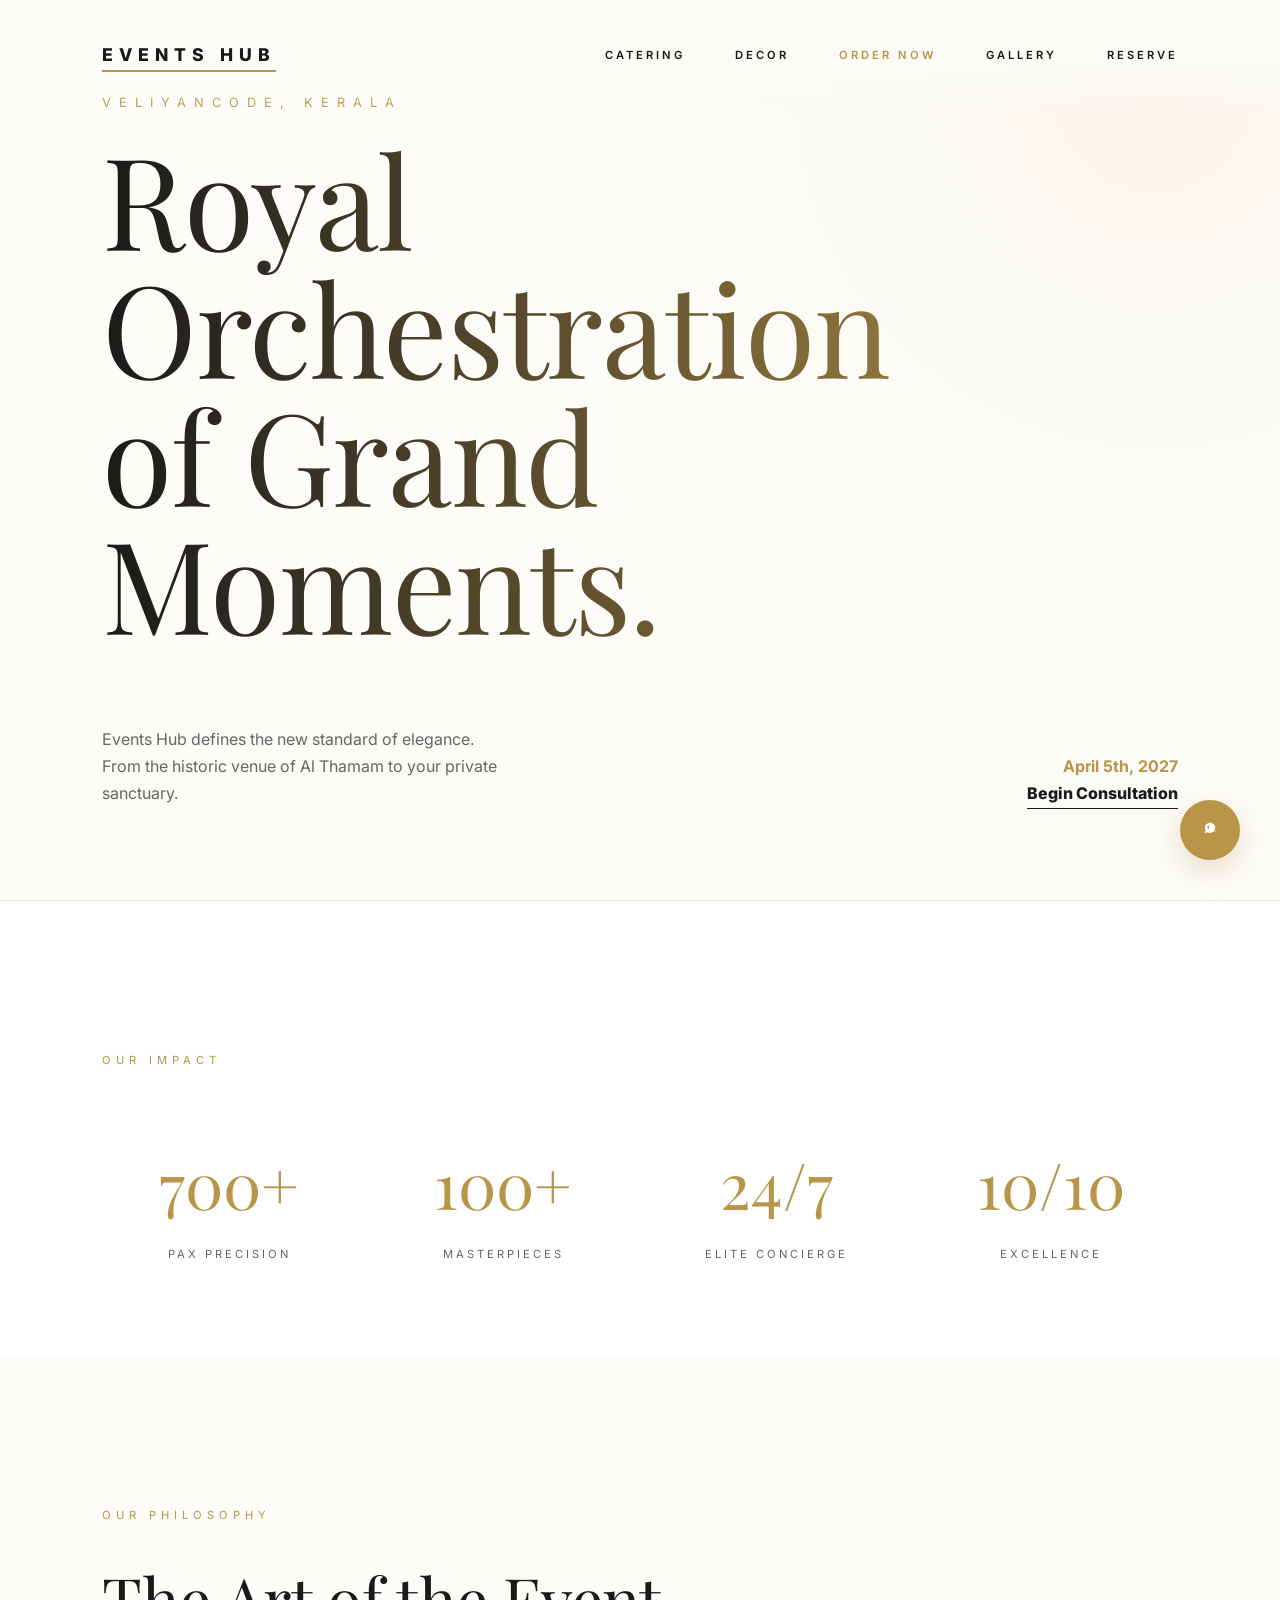
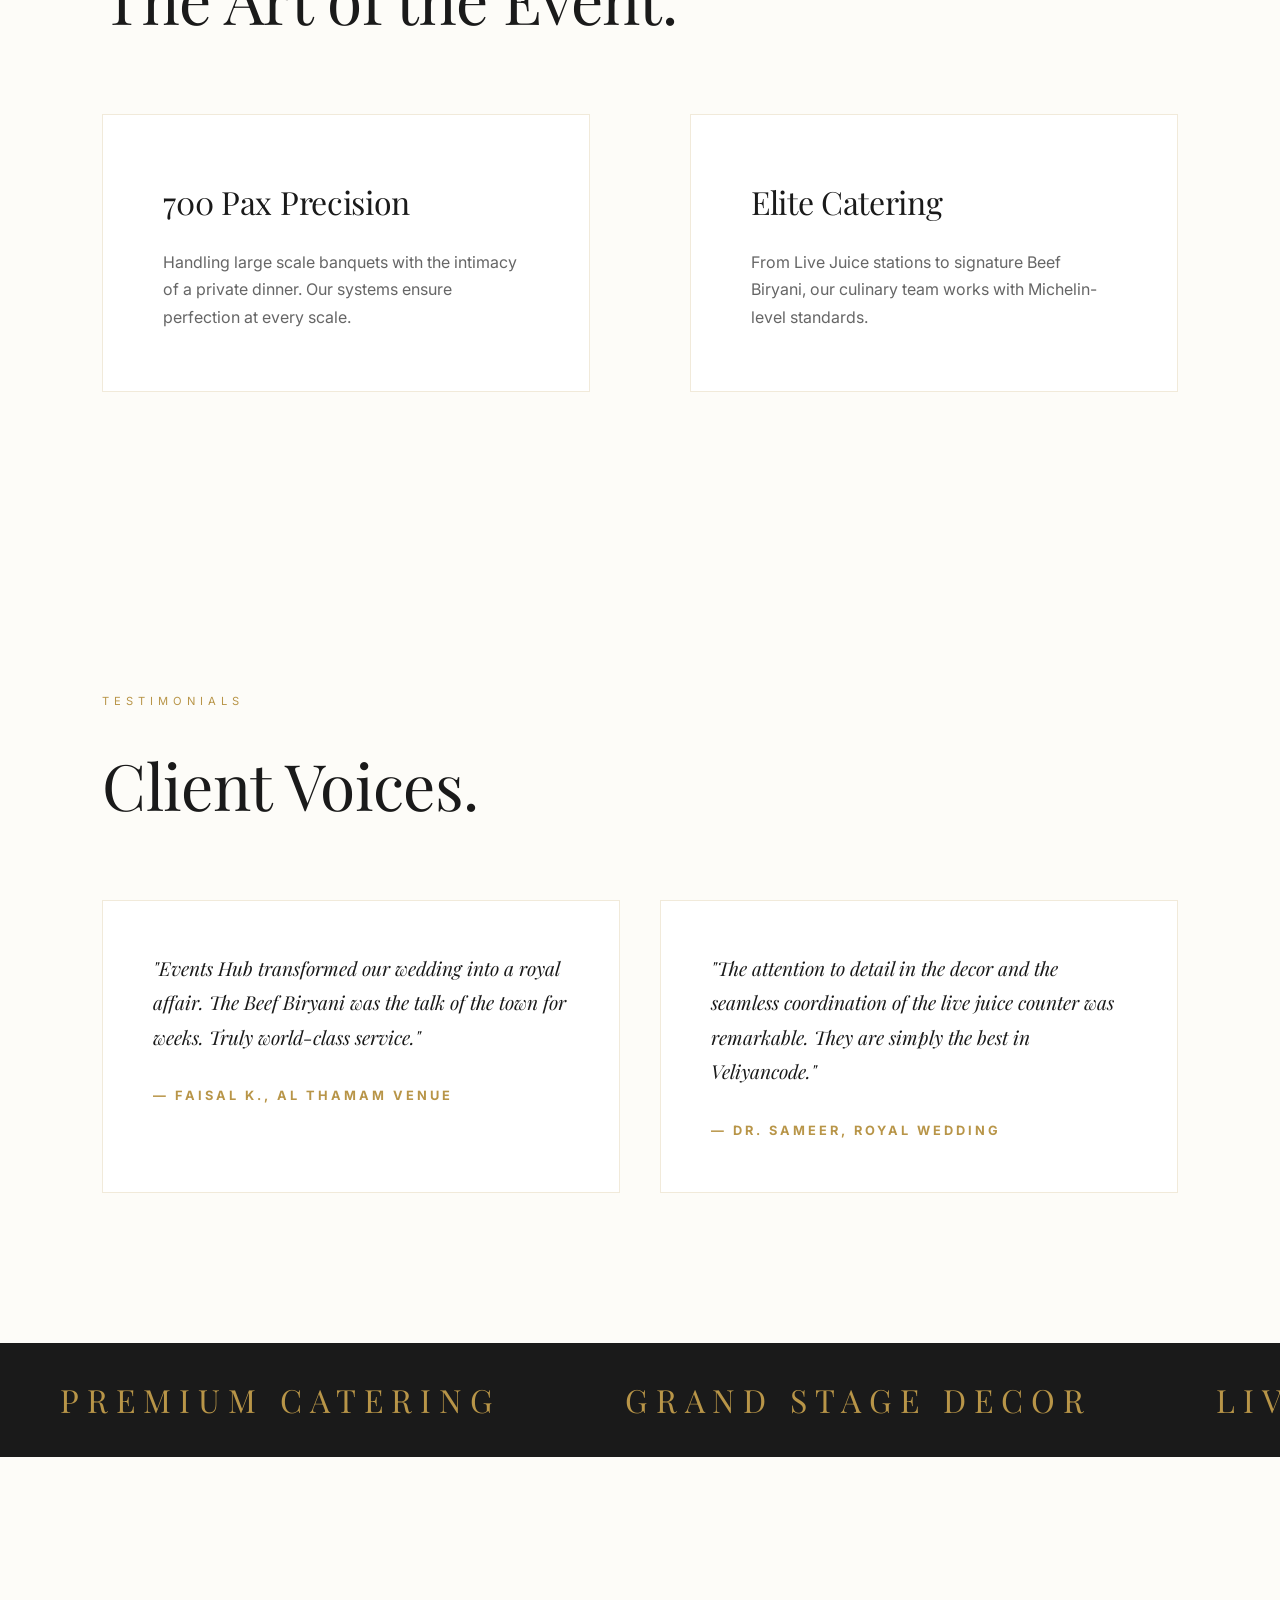
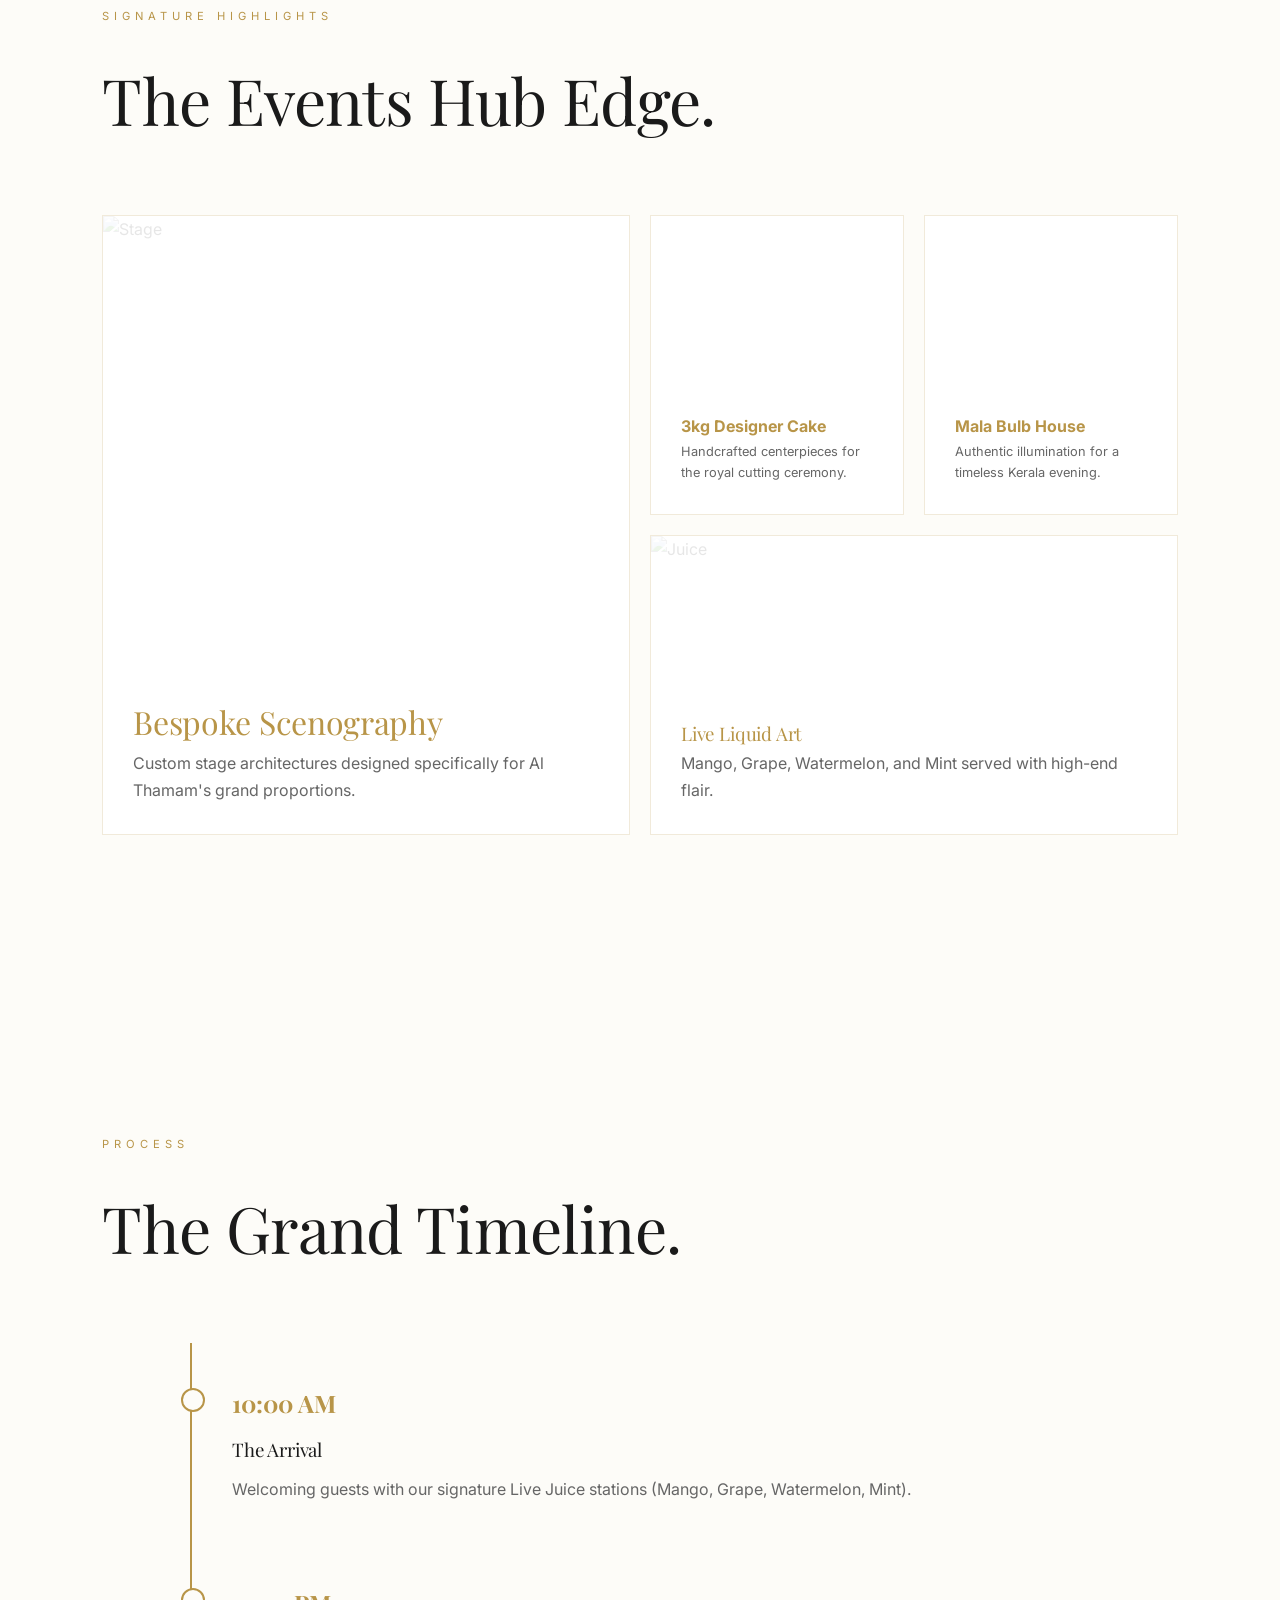
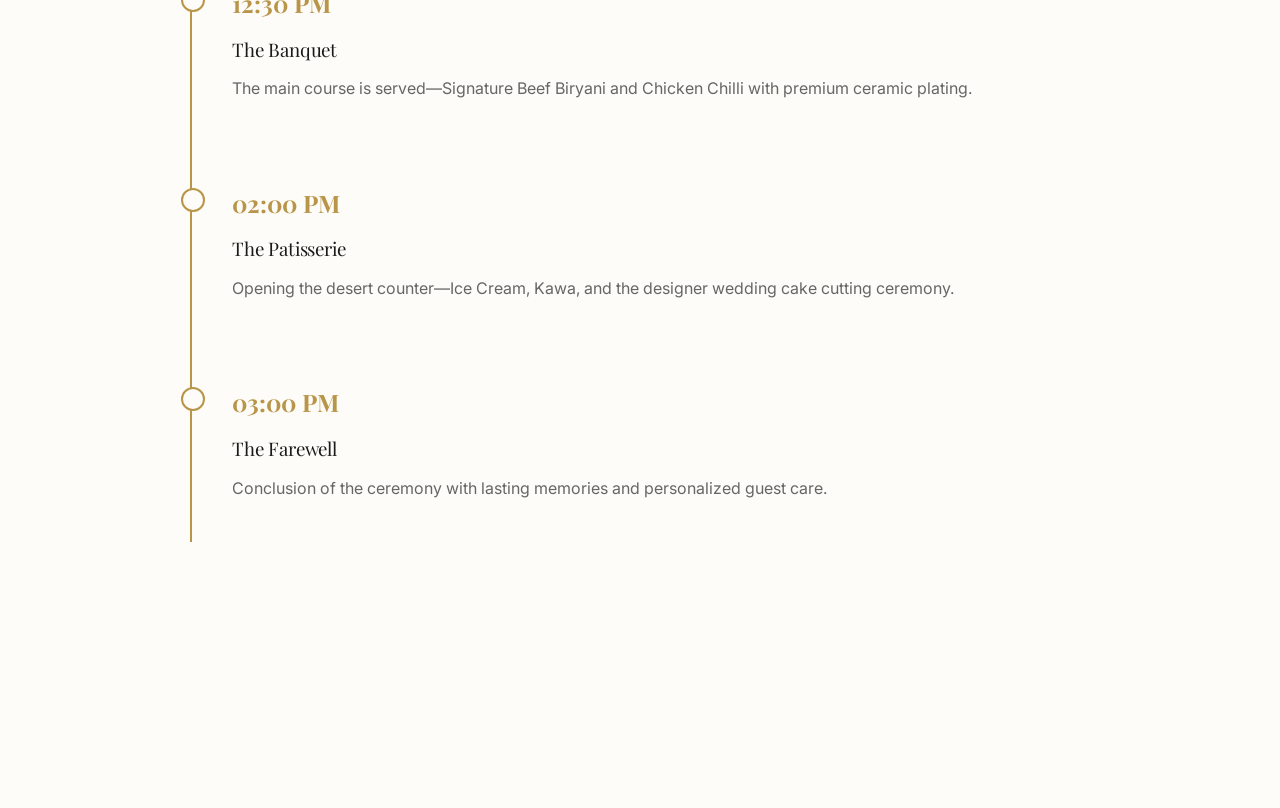
==== index.html @ b3454856 "Initial commit: Events Hub Veliyancode Royal Ivory & Gold Website" ====
<!DOCTYPE html>
<html lang="en">
<head>
    <meta charset="UTF-8">
    <meta name="viewport" content="width=device-width, initial-scale=1.0">
    <title>EVENTS HUB | Royal Ivory</title>
    <link rel="preconnect" href="https://fonts.googleapis.com">
    <link rel="preconnect" href="https://fonts.gstatic.com" crossorigin>
    <link href="https://fonts.googleapis.com/css2?family=Inter:wght@400;600;700&family=Playfair+Display:ital,wght@0,400;0,700;1,400&display=swap" rel="stylesheet">
    <link rel="stylesheet" href="assets/css/style.css">
</head>
<body class="page-fade">

    <div class="scroll-progress" id="progressBar"></div>

    <div id="loader">
        <div class="loader-text">Events Hub</div>
    </div>

    <nav>
        <a href="index.html" class="logo reveal-left">Events Hub</a>
        <div class="nav-links reveal-right">
            <a href="catering/index.html">Catering</a>
            <a href="decor/index.html">Decor</a>
            <a href="order.html" style="color: var(--gold-rich);">Order Now</a>
            <a href="gallery/index.html">Gallery</a>
            <a href="contact/index.html">Reserve</a>
        </div>
    </nav>

    <main class="hero">
        <p class="tagline reveal-left">Veliyancode, Kerala</p>
        <h1 class="gold-shimmer reveal-right">Royal Orchestration <br>of Grand Moments.</h1>
        <div class="hero-footer">
            <p style="max-width: 400px; color: var(--text-muted);" class="reveal-left">
                Events Hub defines the new standard of elegance. From the historic venue of Al Thamam to your private sanctuary.
            </p>
            <div style="text-align: right;" class="reveal-right">
                <p style="color: var(--gold-rich); font-weight: 700;">April 5th, 2027</p>
                <a href="contact/index.html" style="text-decoration: none; color: var(--text-dark); font-weight: 800; border-bottom: 1px solid var(--text-dark); padding-bottom: 5px;">Begin Consultation</a>
            </div>
        </div>
    </main>

    <section style="background: #fff; border-top: 1px solid var(--border-soft); padding-bottom: 50px;">
        <span class="section-label reveal-left">Our Impact</span>
        <div style="display: grid; grid-template-columns: repeat(4, 1fr); gap: 20px;">
            <div class="counter-box reveal-left">
                <span class="counter-number">700+</span>
                <span class="counter-label">Pax Precision</span>
            </div>
            <div class="counter-box reveal-left">
                <span class="counter-number">100+</span>
                <span class="counter-label">Masterpieces</span>
            </div>
            <div class="counter-box reveal-right">
                <span class="counter-number">24/7</span>
                <span class="counter-label">Elite Concierge</span>
            </div>
            <div class="counter-box reveal-right">
                <span class="counter-number">10/10</span>
                <span class="counter-label">Excellence</span>
            </div>
        </div>
    </section>

    <section>
        <span class="section-label reveal-left">Our Philosophy</span>
        <h2 class="section-title reveal-right">The Art of the Event.</h2>
        <div style="display: grid; grid-template-columns: 1fr 1fr; gap: 100px;">
            <div class="card-royal reveal-left">
                <h3 style="font-size: 2rem; margin-bottom: 20px;">700 Pax Precision</h3>
                <p style="color: var(--text-muted);">Handling large scale banquets with the intimacy of a private dinner. Our systems ensure perfection at every scale.</p>
            </div>
            <div class="card-royal reveal-right">
                <h3 style="font-size: 2rem; margin-bottom: 20px;">Elite Catering</h3>
                <p style="color: var(--text-muted);">From Live Juice stations to signature Beef Biryani, our culinary team works with Michelin-level standards.</p>
            </div>
        </div>
    </section>

    <section style="background: var(--bg-royal);">
        <span class="section-label reveal-left">Testimonials</span>
        <h2 class="section-title reveal-right">Client Voices.</h2>
        <div style="display: grid; grid-template-columns: 1fr 1fr; gap: 40px;">
            <div class="testimonial-card reveal-left">
                "Events Hub transformed our wedding into a royal affair. The Beef Biryani was the talk of the town for weeks. Truly world-class service."
                <div class="testimonial-author">— Faisal K., Al Thamam Venue</div>
            </div>
            <div class="testimonial-card reveal-right">
                "The attention to detail in the decor and the seamless coordination of the live juice counter was remarkable. They are simply the best in Veliyancode."
                <div class="testimonial-author">— Dr. Sameer, Royal Wedding</div>
            </div>
        </div>
    </section>

    <div class="ticker-wrapper">
        <div class="ticker-content">
            <span>Premium Catering</span>
            <span>Grand Stage Decor</span>
            <span>Live Juice Station</span>
            <span>Cinematic Effects</span>
            <span>Bridal Entry</span>
            <span>700 Pax Precision</span>
            <span>Premium Catering</span>
            <span>Grand Stage Decor</span>
            <span>Live Juice Station</span>
            <span>Cinematic Effects</span>
            <span>Bridal Entry</span>
            <span>700 Pax Precision</span>
        </div>
    </div>

    <section id="features" style="background: var(--bg-royal);">
        <span class="section-label reveal-left">Signature Highlights</span>
        <h2 class="section-title reveal-right">The Events Hub Edge.</h2>
        <div class="moodboard-grid">
            <div class="moodboard-item item-span-2 item-row-2 reveal-left">
                <img src="https://images.unsplash.com/photo-1511795409834-ef04bbd61622?auto=format&fit=crop&w=1000&q=80" alt="Stage">
                <div class="moodboard-content">
                    <h3 style="font-size: 2rem; color: var(--gold-rich);">Bespoke Scenography</h3>
                    <p style="color: var(--text-muted);">Custom stage architectures designed specifically for Al Thamam's grand proportions.</p>
                </div>
            </div>
            <div class="moodboard-item reveal-right">
                <div class="moodboard-content">
                    <h4 style="color: var(--gold-rich);">3kg Designer Cake</h4>
                    <p style="font-size: 0.8rem; color: var(--text-muted);">Handcrafted centerpieces for the royal cutting ceremony.</p>
                </div>
            </div>
            <div class="moodboard-item reveal-right">
                <div class="moodboard-content">
                    <h4 style="color: var(--gold-rich);">Mala Bulb House</h4>
                    <p style="font-size: 0.8rem; color: var(--text-muted);">Authentic illumination for a timeless Kerala evening.</p>
                </div>
            </div>
            <div class="moodboard-item item-span-2 reveal-right">
                <img src="https://images.unsplash.com/photo-1470337458703-46ad1756a187?auto=format&fit=crop&w=800&q=80" alt="Juice">
                <div class="moodboard-content">
                    <h3 style="color: var(--gold-rich);">Live Liquid Art</h3>
                    <p style="color: var(--text-muted);">Mango, Grape, Watermelon, and Mint served with high-end flair.</p>
                </div>
            </div>
        </div>
    </section>

    <section>
        <span class="section-label reveal-left">Process</span>
        <h2 class="section-title reveal-right">The Grand Timeline.</h2>
        <div class="timeline-container">
            <div class="timeline-item reveal-left">
                <div class="timeline-time">10:00 AM</div>
                <h3 style="margin-bottom:10px;">The Arrival</h3>
                <p style="color: var(--text-muted);">Welcoming guests with our signature Live Juice stations (Mango, Grape, Watermelon, Mint).</p>
            </div>
            <div class="timeline-item reveal-right">
                <div class="timeline-time">12:30 PM</div>
                <h3 style="margin-bottom:10px;">The Banquet</h3>
                <p style="color: var(--text-muted);">The main course is served—Signature Beef Biryani and Chicken Chilli with premium ceramic plating.</p>
            </div>
            <div class="timeline-item reveal-left">
                <div class="timeline-time">02:00 PM</div>
                <h3 style="margin-bottom:10px;">The Patisserie</h3>
                <p style="color: var(--text-muted);">Opening the desert counter—Ice Cream, Kawa, and the designer wedding cake cutting ceremony.</p>
            </div>
            <div class="timeline-item reveal-right">
                <div class="timeline-time">03:00 PM</div>
                <h3 style="margin-bottom:10px;">The Farewell</h3>
                <p style="color: var(--text-muted);">Conclusion of the ceremony with lasting memories and personalized guest care.</p>
            </div>
        </div>
    </section>

    <a href="javascript:void(0)" onclick="sendWhatsApp('Hello Events Hub, I am inquiring about your Royal services.')" class="whatsapp-btn">
        <svg style="width:30px; height:30px;" viewBox="0 0 24 24" fill="currentColor"><path d="M12.031 6.172c-2.278 0-4.128 1.85-4.128 4.128 0 .736.195 1.428.536 2.029l-.57 2.083 2.132-.559a4.11 4.11 0 0 0 2.03.535c2.278 0 4.128-1.85 4.128-4.128 0-2.278-1.85-4.128-4.128-4.128zm2.44 5.865c-.104.29-.604.57-.834.604-.23.033-.453.118-1.393-.248-1.134-.442-1.862-1.597-1.918-1.673-.057-.076-.464-.617-.464-1.186 0-.569.297-.849.404-.962.106-.113.23-.142.307-.142h.221c.071 0 .165-.026.258.199l.354.858c.038.093.064.202.001.328-.063.126-.094.204-.188.314-.094.11-.198.245-.283.33-.094.095-.192.198-.083.386.109.188.484.801 1.042 1.296.72.639 1.325.836 1.512.929.188.093.298.077.408-.05.11-.126.471-.548.597-.736.126-.188.252-.157.426-.094.174.063 1.103.52 1.293.614.189.094.314.141.36.221.047.079.047.458-.057.748z"/></svg>
    </a>

    <footer>
        <p style="letter-spacing: 5px; text-transform: uppercase; font-size: 0.7rem; color: var(--gold-rich);" class="reveal-center">Events Hub Veliyancode</p>
        <p style="margin-top: 20px; color: var(--text-muted);" class="reveal-center">&copy; 2024. All Rights Reserved.</p>
    </footer>

    <script src="assets/js/main.js"></script>
</body>
</html>
---- assets/css/style.css ----
:root {
    --bg-royal: #fdfcf8; /* Soft Ivory */
    --gold-rich: #b89548; /* Deep Matte Gold */
    --gold-light: #d4af37;
    --text-dark: #1a1a1a;
    --text-muted: #666666;
    --border-soft: rgba(184, 149, 72, 0.2);
    --transition-royal: all 1.8s cubic-bezier(0.19, 1, 0.22, 1); /* Slowed for ultra-luxury */
}

* {
    margin: 0;
    padding: 0;
    box-sizing: border-box;
    cursor: none;
}

body {
    background: var(--bg-royal);
    color: var(--text-dark);
    font-family: 'Inter', sans-serif;
    overflow-x: hidden;
    line-height: 1.7;
}

h1, h2, h3, .serif {
    font-family: 'Playfair Display', serif;
    font-weight: 400;
    letter-spacing: -0.01em;
}

/* Luxury Cursor - Light Theme */
.cursor {
    width: 25px;
    height: 25px;
    border: 1px solid var(--gold-rich);
    border-radius: 50%;
    position: fixed;
    pointer-events: none;
    z-index: 9999;
    transition: transform 0.2s, background 0.3s;
}

.cursor-dot {
    width: 4px;
    height: 4px;
    background: var(--gold-rich);
    border-radius: 50%;
    position: fixed;
    pointer-events: none;
    z-index: 9999;
}

/* Navigation - Minimalist Editorial */
nav {
    position: fixed;
    top: 0;
    width: 100%;
    padding: 40px 8%;
    display: flex;
    justify-content: space-between;
    align-items: center;
    z-index: 1000;
    background: linear-gradient(to bottom, var(--bg-royal) 20%, transparent);
}

.logo {
    font-size: 1.1rem;
    font-weight: 800;
    color: var(--text-dark);
    text-transform: uppercase;
    letter-spacing: 6px;
    text-decoration: none;
    border-bottom: 2px solid var(--gold-rich);
}

.nav-links {
    display: flex;
    gap: 50px;
}

.nav-links a {
    color: var(--text-dark);
    text-decoration: none;
    text-transform: uppercase;
    font-size: 0.7rem;
    letter-spacing: 3px;
    font-weight: 600;
    position: relative;
}

.nav-links a::after {
    content: '';
    position: absolute;
    bottom: -5px;
    left: 0;
    width: 0;
    height: 1px;
    background: var(--gold-rich);
    transition: var(--transition-royal);
}

.nav-links a:hover::after {
    width: 100%;
}

/* Hero - The Royal Entry */
.hero {
    height: 100vh;
    display: flex;
    flex-direction: column;
    justify-content: center;
    padding: 0 8%;
    background-image:
        radial-gradient(circle at 90% 10%, rgba(184, 149, 72, 0.05) 0%, transparent 40%);
}

.hero p.tagline {
    font-size: 0.8rem;
    text-transform: uppercase;
    letter-spacing: 8px;
    color: var(--gold-rich);
    margin-bottom: 20px;
}

.hero h1 {
    font-size: clamp(4rem, 12vw, 8rem);
    line-height: 1;
    margin-bottom: 30px;
    color: var(--text-dark);
}

.hero .hero-footer {
    display: flex;
    justify-content: space-between;
    align-items: flex-end;
    margin-top: 50px;
}

/* Section Styling */
section {
    padding: 150px 8%;
}

.section-label {
    font-size: 0.7rem;
    text-transform: uppercase;
    letter-spacing: 5px;
    color: var(--gold-rich);
    margin-bottom: 20px;
    display: block;
}

.section-title {
    font-size: 4rem;
    margin-bottom: 60px;
}

/* Cards - Ivory Floating */
.card-royal {
    background: #ffffff;
    border: 1px solid var(--border-soft);
    padding: 60px;
    transition: var(--transition-royal);
    position: relative;
}

.card-royal:hover {
    transform: translateY(-10px);
    box-shadow: 0 30px 60px rgba(184, 149, 72, 0.1);
}

/* WhatsApp - Gold Styled */
.whatsapp-btn {
    position: fixed;
    bottom: 40px;
    right: 40px;
    background: var(--gold-rich);
    color: white;
    width: 60px;
    height: 60px;
    border-radius: 50%;
    display: flex;
    justify-content: center;
    align-items: center;
    z-index: 1001;
    box-shadow: 0 10px 30px rgba(184, 149, 72, 0.3);
    transition: var(--transition-royal);
}

.whatsapp-btn:hover {
    transform: scale(1.1) rotate(10deg);
    background: var(--text-dark);
}

/* Specific List Styling */
.royal-list {
    list-style: none;
}

.royal-list li {
    font-size: 1.1rem;
    padding: 15px 0;
    border-bottom: 1px solid var(--border-soft);
    display: flex;
    justify-content: space-between;
}

.royal-list li span {
    color: var(--gold-rich);
    font-family: 'Playfair Display', serif;
    font-style: italic;
}

/* Multi-Page Header Transitions */
.page-fade {
    animation: fadeIn 1s ease-out;
}

@keyframes fadeIn {
    from { opacity: 0; transform: translateY(20px); }
    to { opacity: 1; transform: translateY(0); }
}

/* Testimonial Section */
.testimonial-card {
    background: #fff;
    padding: 50px;
    border: 1px solid var(--border-soft);
    position: relative;
    font-style: italic;
    font-family: 'Playfair Display', serif;
    font-size: 1.2rem;
    line-height: 1.8;
}

.testimonial-author {
    margin-top: 30px;
    font-family: 'Inter', sans-serif;
    font-style: normal;
    font-weight: 700;
    text-transform: uppercase;
    letter-spacing: 3px;
    font-size: 0.8rem;
    color: var(--gold-rich);
}

/* Event Timeline */
.timeline-container {
    position: relative;
    max-width: 1000px;
    margin: 50px auto;
}

.timeline-item {
    padding: 40px;
    border-left: 2px solid var(--gold-rich);
    position: relative;
    margin-left: 50px;
}

.timeline-item::before {
    content: '';
    position: absolute;
    left: -11px;
    top: 45px;
    width: 20px;
    height: 20px;
    background: var(--bg-royal);
    border: 2px solid var(--gold-rich);
    border-radius: 50%;
}

.timeline-time {
    font-family: 'Playfair Display', serif;
    font-weight: 700;
    color: var(--gold-rich);
    font-size: 1.5rem;
    margin-bottom: 10px;
}

/* Luxury Counter */
.counter-box {
    text-align: center;
    padding: 40px;
}

.counter-number {
    font-size: 4rem;
    font-family: 'Playfair Display', serif;
    color: var(--gold-rich);
    display: block;
}

.counter-label {
    text-transform: uppercase;
    letter-spacing: 3px;
    font-size: 0.7rem;
    color: var(--text-muted);
}

/* Sliding Text Ticker */
.ticker-wrapper {
    background: var(--text-dark);
    padding: 30px 0;
    overflow: hidden;
    white-space: nowrap;
}

.ticker-content {
    display: inline-block;
    animation: ticker 40s linear infinite;
}

.ticker-content span {
    font-family: 'Playfair Display', serif;
    font-size: 2rem;
    color: var(--gold-rich);
    text-transform: uppercase;
    letter-spacing: 8px;
    padding: 0 60px;
}

@keyframes ticker {
    0% { transform: translateX(0); }
    100% { transform: translateX(-50%); }
}

/* Shimmer Effect */
.gold-shimmer {
    background: linear-gradient(90deg, var(--text-dark) 0%, var(--gold-rich) 50%, var(--text-dark) 100%);
    background-size: 200% auto;
    -webkit-background-clip: text;
    -webkit-text-fill-color: transparent;
    animation: shimmer 4s linear infinite;
}

@keyframes shimmer {
    to { background-position: 200% center; }
}

/* Page Loader */
#loader {
    position: fixed;
    top: 0;
    left: 0;
    width: 100%;
    height: 100%;
    background: var(--bg-royal);
    z-index: 10000;
    display: flex;
    justify-content: center;
    align-items: center;
    transition: opacity 1s cubic-bezier(0.19, 1, 0.22, 1);
}

.loader-text {
    font-family: 'Playfair Display', serif;
    font-size: 1.5rem;
    letter-spacing: 15px;
    color: var(--gold-rich);
    text-transform: uppercase;
    animation: pulse 2s infinite;
}

@keyframes pulse {
    0%, 100% { opacity: 0.3; }
    50% { opacity: 1; }
}

/* Interactive Moodboard / Bento for Features */
.moodboard-grid {
    display: grid;
    grid-template-columns: repeat(4, 1fr);
    grid-template-rows: repeat(2, 300px);
    gap: 20px;
}

.moodboard-item {
    position: relative;
    overflow: hidden;
    background: #fff;
    border: 1px solid var(--border-soft);
    display: flex;
    flex-direction: column;
    justify-content: flex-end;
    padding: 30px;
    transition: var(--transition-royal);
}

.moodboard-item:hover {
    transform: scale(0.98);
}

.moodboard-item img {
    position: absolute;
    top: 0;
    left: 0;
    width: 100%;
    height: 100%;
    object-fit: cover;
    opacity: 0.1;
    transition: var(--transition-royal);
    z-index: 0;
}

.moodboard-item:hover img {
    opacity: 0.3;
    transform: scale(1.1);
}

.moodboard-content {
    position: relative;
    z-index: 1;
}

.item-span-2 { grid-column: span 2; }
.item-row-2 { grid-row: span 2; }

/* Premium Comparison Table */
.comparison-container {
    display: grid;
    grid-template-columns: 1fr 1fr;
    gap: 1px;
    background: var(--border-soft);
    border: 1px solid var(--border-soft);
}

.comparison-cell {
    background: #fff;
    padding: 40px;
    text-align: center;
}

.comparison-header {
    background: #faf9f6;
    font-weight: 700;
    text-transform: uppercase;
    letter-spacing: 2px;
    font-size: 0.8rem;
    color: var(--gold-rich);
}

/* Luxury Glow Hover */
.list-premium-item {
    padding: 15px 20px;
    transition: var(--transition-royal);
    border-radius: 10px;
}

.list-premium-item:hover {
    background: #fff;
    box-shadow: 0 10px 30px rgba(184, 149, 72, 0.1);
    transform: translateX(10px);
}

/* Scroll Progress Bar */
.scroll-progress {
    position: fixed;
    top: 0;
    left: 0;
    height: 3px;
    background: var(--gold-rich);
    z-index: 10001;
    width: 0%;
}

/* Directional Reveals */
.reveal-left {
    opacity: 0;
    transform: translateX(-100px);
    transition: var(--transition-royal);
}

.reveal-right {
    opacity: 0;
    transform: translateX(100px);
    transition: var(--transition-royal);
}

.reveal-left.active, .reveal-right.active {
    opacity: 1;
    transform: translateX(0);
}

.reveal-center {
    opacity: 0;
    transform: scale(0.9);
    transition: var(--transition-royal);
}

.reveal-center.active {
    opacity: 1;
    transform: scale(1);
}

/* Universal Mobile Optimization */
@media (max-width: 1024px) {
    section { padding: 100px 5%; }
    .nav-links { gap: 20px; }
    .section-title { font-size: 3rem; }
    .moodboard-grid { grid-template-columns: repeat(2, 1fr); grid-template-rows: auto; }
}

@media (max-width: 768px) {
    cursor, .cursor, .cursor-dot { display: none !important; }
    * { cursor: auto !important; }

    nav {
        padding: 20px 5%;
        background: rgba(253, 252, 248, 0.95);
        border-bottom: 1px solid var(--border-soft);
    }

    .nav-links {
        display: none;
    }

    .hero { height: auto; padding: 150px 5% 100px; text-align: center; }
    .hero h1 { font-size: 2.8rem; }
    .hero .hero-footer { flex-direction: column; align-items: center; text-align: center; gap: 30px; }

    .section-title { font-size: 2.2rem; margin-bottom: 40px; }

    /* Grid Adjustments */
    div[style*="grid-template-columns: 1fr 1fr"],
    div[style*="grid-template-columns: repeat(3, 1fr)"],
    div[style*="grid-template-columns: repeat(4, 1fr)"],
    div[style*="grid-template-columns: 2fr 1.2fr"],
    div[style*="grid-template-columns: repeat(2, 1fr)"] {
        grid-template-columns: 1fr !important;
        gap: 20px !important;
    }

    .card-royal { padding: 30px; }
    .order-container { margin-top: 100px; }
    .bill-summary {
        flex-direction: column;
        gap: 20px;
        text-align: center;
        border-radius: 0;
        width: 100%;
        left: 0;
        bottom: 0;
        position: fixed;
        padding: 20px;
    }

    .timeline-item { margin-left: 20px; padding: 20px; }

    /* Reveal Adjustments for Mobile */
    .reveal-left, .reveal-right {
        transform: translateY(30px) !important;
        translateX: 0 !important;
    }
    .moodboard-grid { grid-template-columns: 1fr !important; }
    .item-span-2 { grid-column: span 1 !important; }
    .ticker-content span { font-size: 1.2rem; padding: 0 30px; }
}
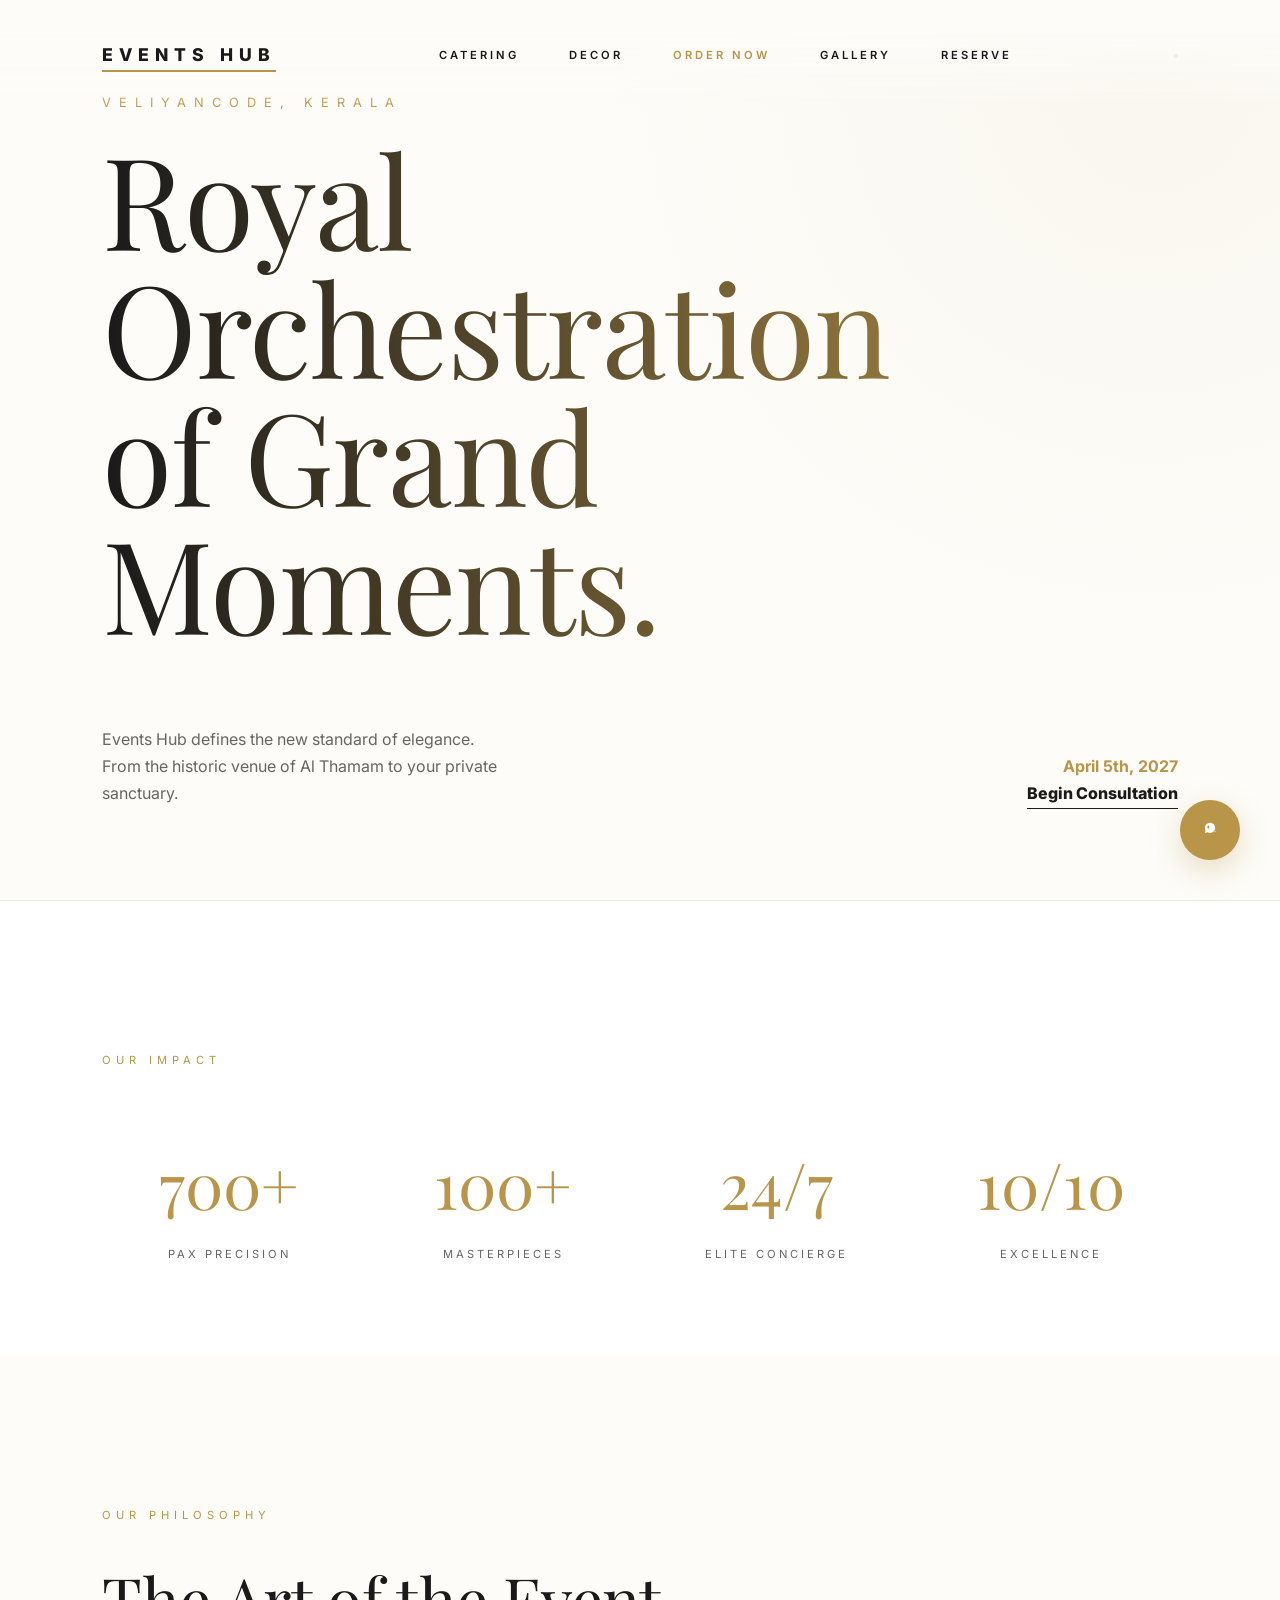
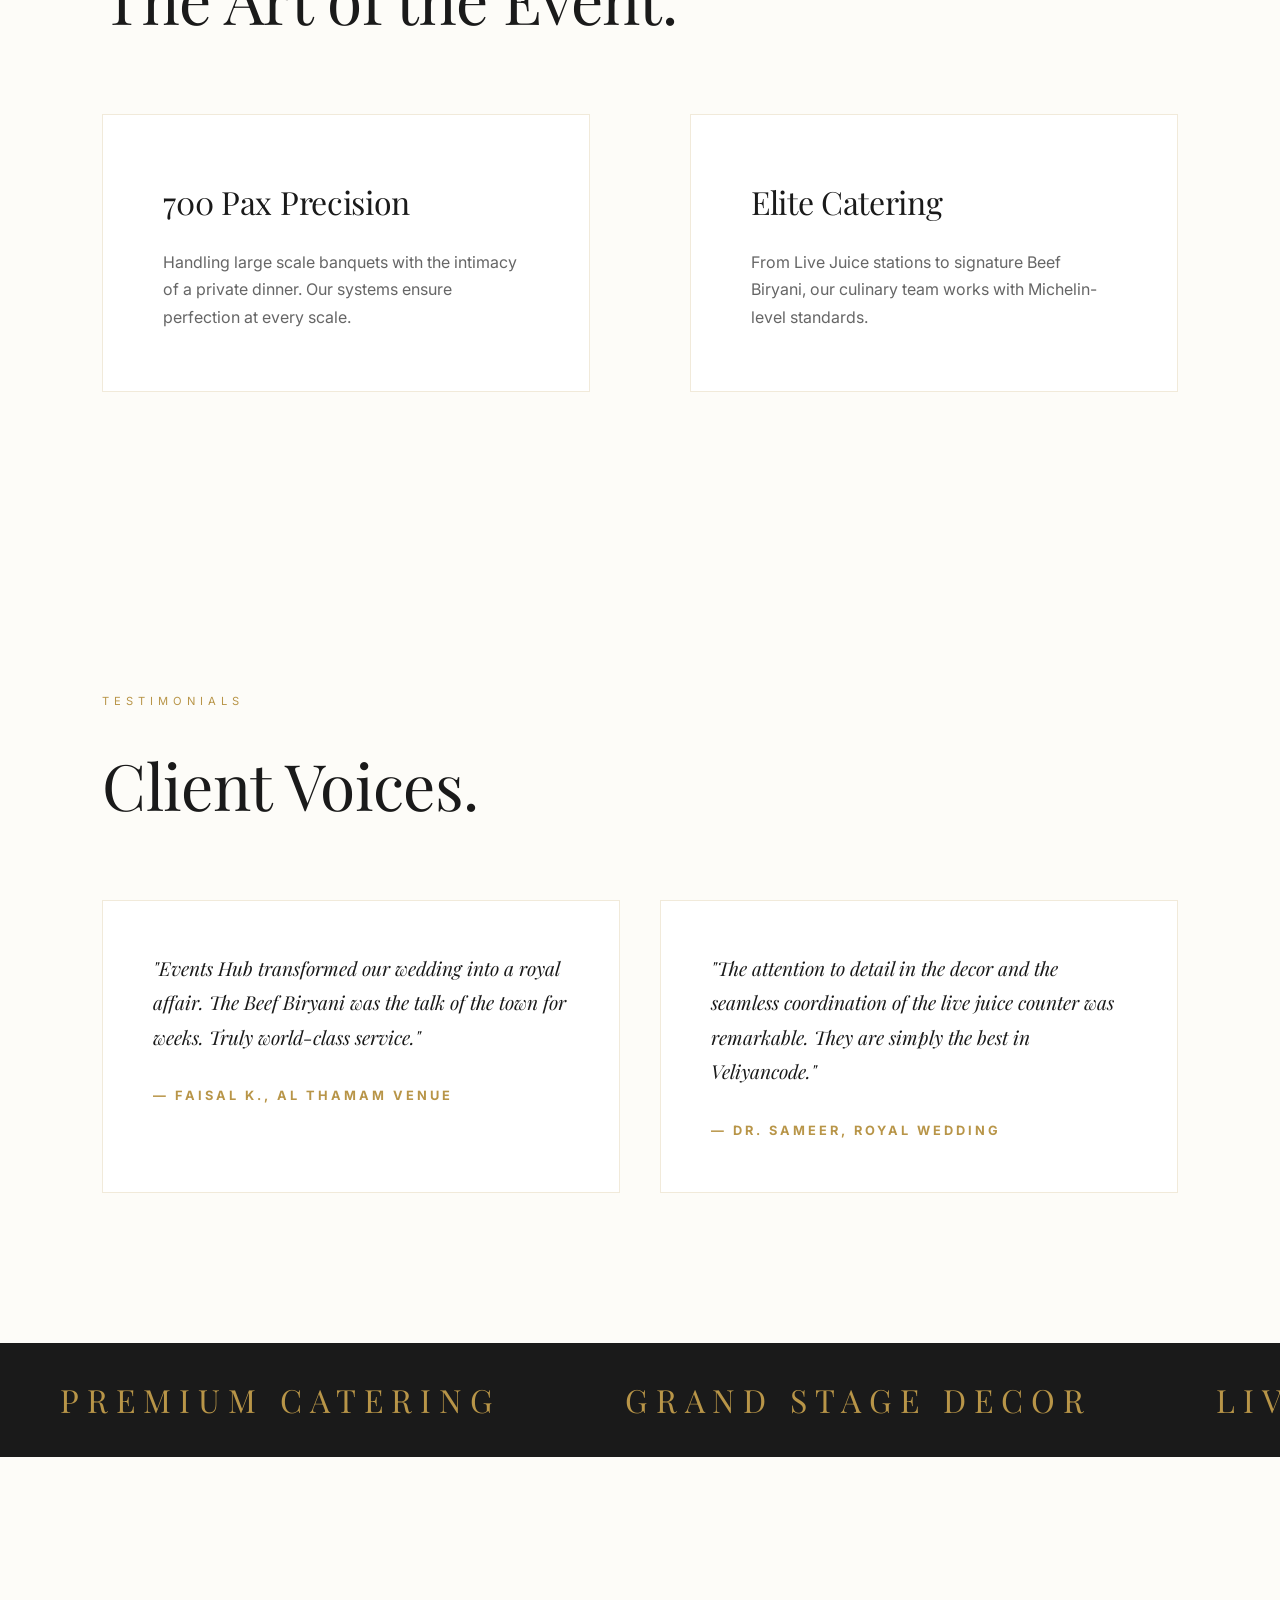
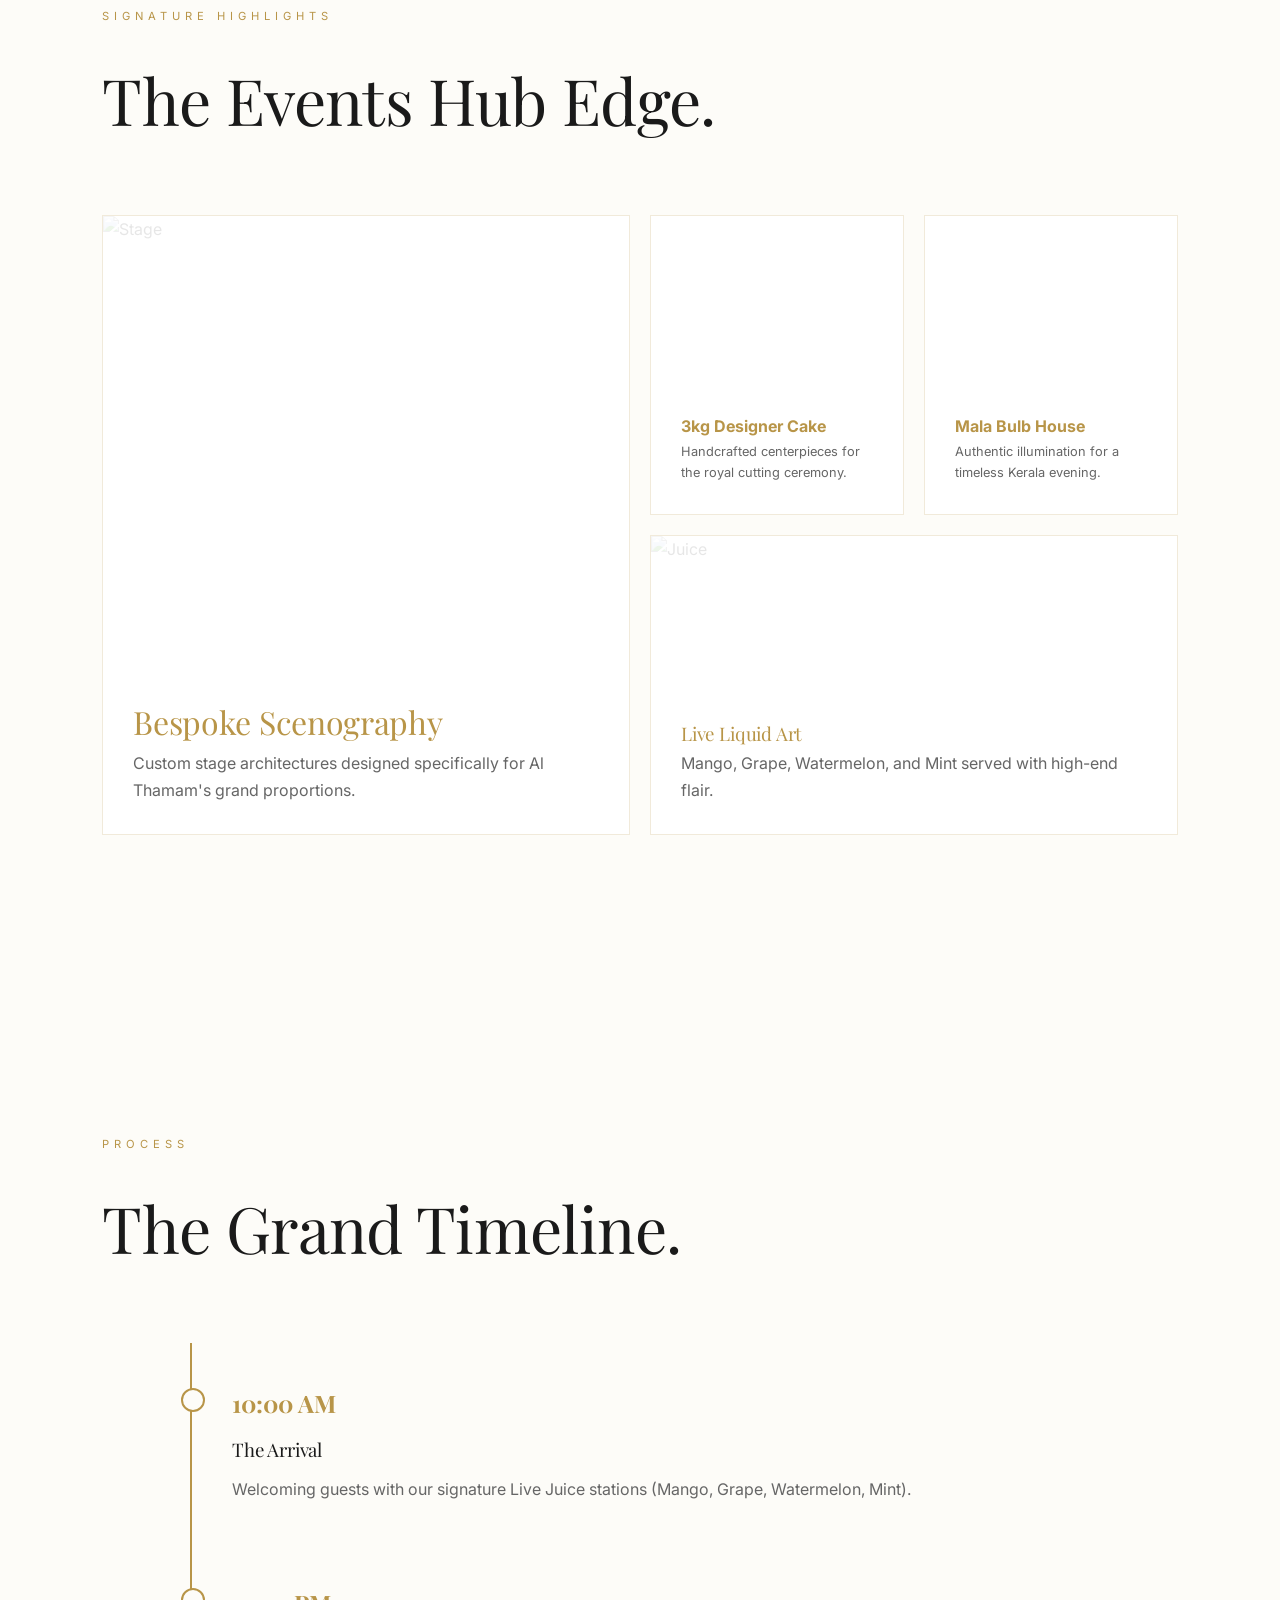
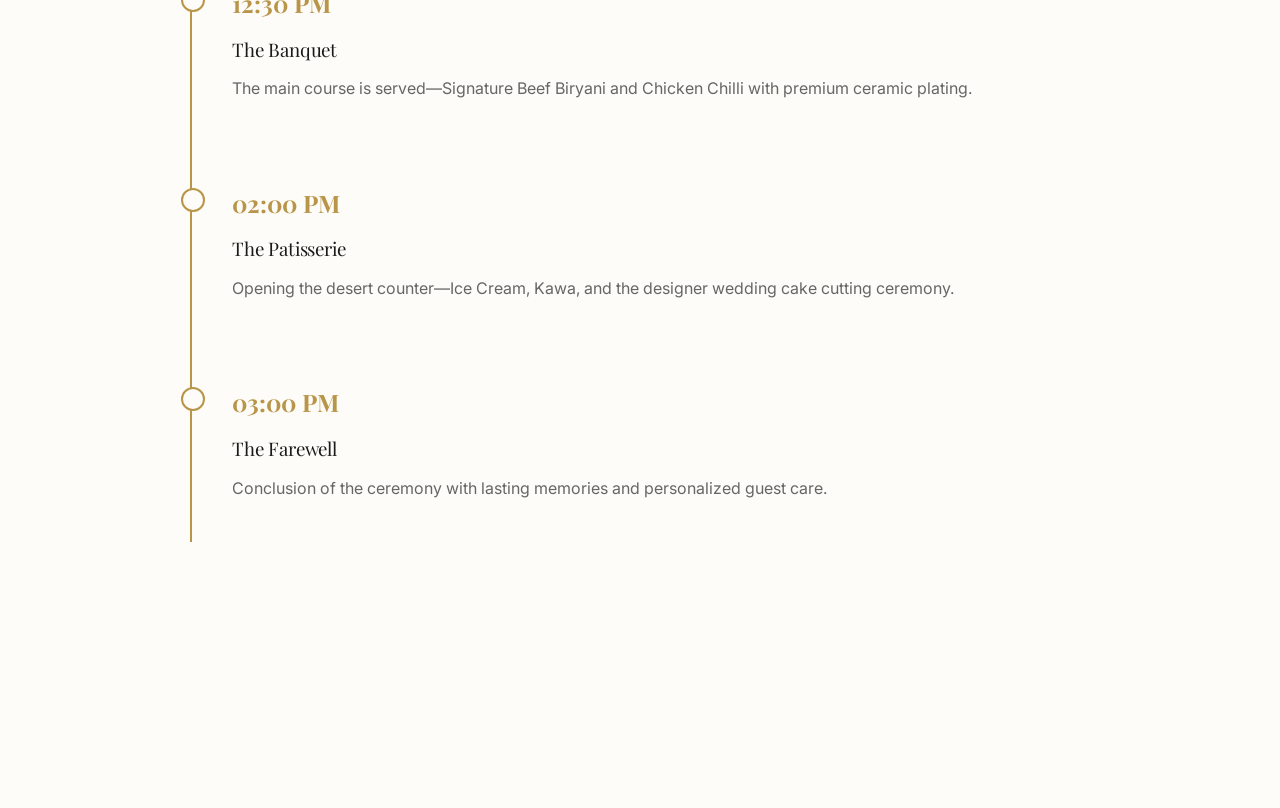
==== commit 1e258f16: "CRITICAL: Restored mobile structural integrity and ensured maximum visibility" ====
--- a/index.html
+++ b/index.html
@@ -44,7 +44,7 @@
 
     <section style="background: #fff; border-top: 1px solid var(--border-soft); padding-bottom: 50px;">
         <span class="section-label reveal-left">Our Impact</span>
-        <div style="display: grid; grid-template-columns: repeat(4, 1fr); gap: 20px;">
+        <div class="stats-grid" style="display: grid; grid-template-columns: repeat(4, 1fr); gap: 20px;">
             <div class="counter-box reveal-left">
                 <span class="counter-number">700+</span>
                 <span class="counter-label">Pax Precision</span>
@@ -67,7 +67,7 @@
     <section>
         <span class="section-label reveal-left">Our Philosophy</span>
         <h2 class="section-title reveal-right">The Art of the Event.</h2>
-        <div style="display: grid; grid-template-columns: 1fr 1fr; gap: 100px;">
+        <div class="philosophy-grid" style="display: grid; grid-template-columns: 1fr 1fr; gap: 100px;">
             <div class="card-royal reveal-left">
                 <h3 style="font-size: 2rem; margin-bottom: 20px;">700 Pax Precision</h3>
                 <p style="color: var(--text-muted);">Handling large scale banquets with the intimacy of a private dinner. Our systems ensure perfection at every scale.</p>
@@ -82,7 +82,7 @@
     <section style="background: var(--bg-royal);">
         <span class="section-label reveal-left">Testimonials</span>
         <h2 class="section-title reveal-right">Client Voices.</h2>
-        <div style="display: grid; grid-template-columns: 1fr 1fr; gap: 40px;">
+        <div class="testimonials-grid" style="display: grid; grid-template-columns: 1fr 1fr; gap: 40px;">
             <div class="testimonial-card reveal-left">
                 "Events Hub transformed our wedding into a royal affair. The Beef Biryani was the talk of the town for weeks. Truly world-class service."
                 <div class="testimonial-author">— Faisal K., Al Thamam Venue</div>
--- a/assets/css/style.css
+++ b/assets/css/style.css
@@ -494,66 +494,110 @@
     transform: scale(1);
 }
 
-/* Universal Mobile Optimization */
-@media (max-width: 1024px) {
-    section { padding: 100px 5%; }
-    .nav-links { gap: 20px; }
-    .section-title { font-size: 3rem; }
-    .moodboard-grid { grid-template-columns: repeat(2, 1fr); grid-template-rows: auto; }
-}
-
+/* Mobile Clarity & Structural Optimization */
 @media (max-width: 768px) {
     cursor, .cursor, .cursor-dot { display: none !important; }
     * { cursor: auto !important; }
 
     nav {
-        padding: 20px 5%;
-        background: rgba(253, 252, 248, 0.95);
+        padding: 15px 5%;
+        background: rgba(253, 252, 248, 0.98);
         border-bottom: 1px solid var(--border-soft);
-    }
-
-    .nav-links {
-        display: none;
-    }
-
-    .hero { height: auto; padding: 150px 5% 100px; text-align: center; }
-    .hero h1 { font-size: 2.8rem; }
-    .hero .hero-footer { flex-direction: column; align-items: center; text-align: center; gap: 30px; }
-
-    .section-title { font-size: 2.2rem; margin-bottom: 40px; }
-
-    /* Grid Adjustments */
-    div[style*="grid-template-columns: 1fr 1fr"],
-    div[style*="grid-template-columns: repeat(3, 1fr)"],
-    div[style*="grid-template-columns: repeat(4, 1fr)"],
-    div[style*="grid-template-columns: 2fr 1.2fr"],
-    div[style*="grid-template-columns: repeat(2, 1fr)"] {
+        height: auto;
+    }
+
+    .nav-links { display: none; }
+    .logo { font-size: 1.2rem !important; letter-spacing: 2px; }
+
+    .hero {
+        height: auto;
+        min-height: 100vh;
+        padding: 150px 5% 80px;
+        text-align: center;
+        display: flex;
+        flex-direction: column;
+        justify-content: center;
+    }
+
+    /* CLEAR TYPOGRAPHY */
+    h1, .hero h1 { font-size: 3.2rem !important; line-height: 1.1 !important; margin-bottom: 30px !important; }
+    h2, .section-title { font-size: 2.5rem !important; line-height: 1.2 !important; margin-bottom: 40px !important; text-align: center !important; }
+    h3 { font-size: 1.8rem !important; margin-bottom: 20px !important; }
+    p, .hero p, .card-royal p, .moodboard-content p { font-size: 1.2rem !important; line-height: 1.6 !important; }
+
+    section { padding: 80px 5% !important; }
+
+    /* GRID RECOVERY - Clear 1-column visibility */
+    .grid-luxury,
+    .editorial-grid,
+    .catering-grid,
+    .moodboard-grid,
+    .services-grid,
+    div[style*="display: grid"] {
         grid-template-columns: 1fr !important;
-        gap: 20px !important;
-    }
-
-    .card-royal { padding: 30px; }
-    .order-container { margin-top: 100px; }
+        grid-template-areas: none !important;
+        gap: 30px !important;
+    }
+
+    .item-span-2, .item-row-2, .large, .wide {
+        grid-column: span 1 !important;
+        grid-row: span 1 !important;
+    }
+
+    .card-royal { padding: 35px !important; margin-bottom: 20px; }
+
+    .hero .hero-footer {
+        flex-direction: column !important;
+        align-items: center !important;
+        text-align: center !important;
+        gap: 40px !important;
+        margin-top: 50px;
+    }
+    .hero .hero-footer div { text-align: center !important; }
+
+    .royal-list li, .item-choice {
+        font-size: 1.1rem !important;
+        padding: 20px 0 !important;
+        flex-direction: row !important; /* Keep price/check horizontal */
+        justify-content: space-between !important;
+        align-items: center !important;
+    }
+
+    .btn-royal, .btn-luxury, .btn-confirm {
+        width: 100% !important;
+        padding: 22px !important;
+        font-size: 1.1rem !important;
+        display: block !important;
+        text-align: center;
+    }
+
+    .counter-box { padding: 30px 0 !important; border-bottom: 1px solid var(--border-soft); }
+    .counter-number { font-size: 3.5rem !important; }
+
+    .timeline-item { margin-left: 15px !important; padding: 30px 20px !important; }
+
+    /* Animation Adjustment - Vertical only for clarity */
+    .reveal-left, .reveal-right {
+        opacity: 1 !important;
+        transform: translateY(20px) !important;
+        transition: all 1s ease-out !important;
+    }
+    .reveal-left.active, .reveal-right.active {
+        transform: translateY(0) !important;
+    }
+
+    .ticker-content span { font-size: 1.4rem !important; padding: 0 30px; }
+
+    /* Fixed Bill Summary Visibility */
     .bill-summary {
-        flex-direction: column;
-        gap: 20px;
-        text-align: center;
-        border-radius: 0;
-        width: 100%;
-        left: 0;
-        bottom: 0;
-        position: fixed;
-        padding: 20px;
-    }
-
-    .timeline-item { margin-left: 20px; padding: 20px; }
-
-    /* Reveal Adjustments for Mobile */
-    .reveal-left, .reveal-right {
-        transform: translateY(30px) !important;
-        translateX: 0 !important;
-    }
-    .moodboard-grid { grid-template-columns: 1fr !important; }
-    .item-span-2 { grid-column: span 1 !important; }
-    .ticker-content span { font-size: 1.2rem; padding: 0 30px; }
-}
+        position: fixed !important;
+        bottom: 0 !important;
+        left: 0 !important;
+        width: 100% !important;
+        border-radius: 0 !important;
+        padding: 20px !important;
+        flex-direction: column !important;
+        gap: 15px !important;
+        background: #000 !important;
+    }
+}
